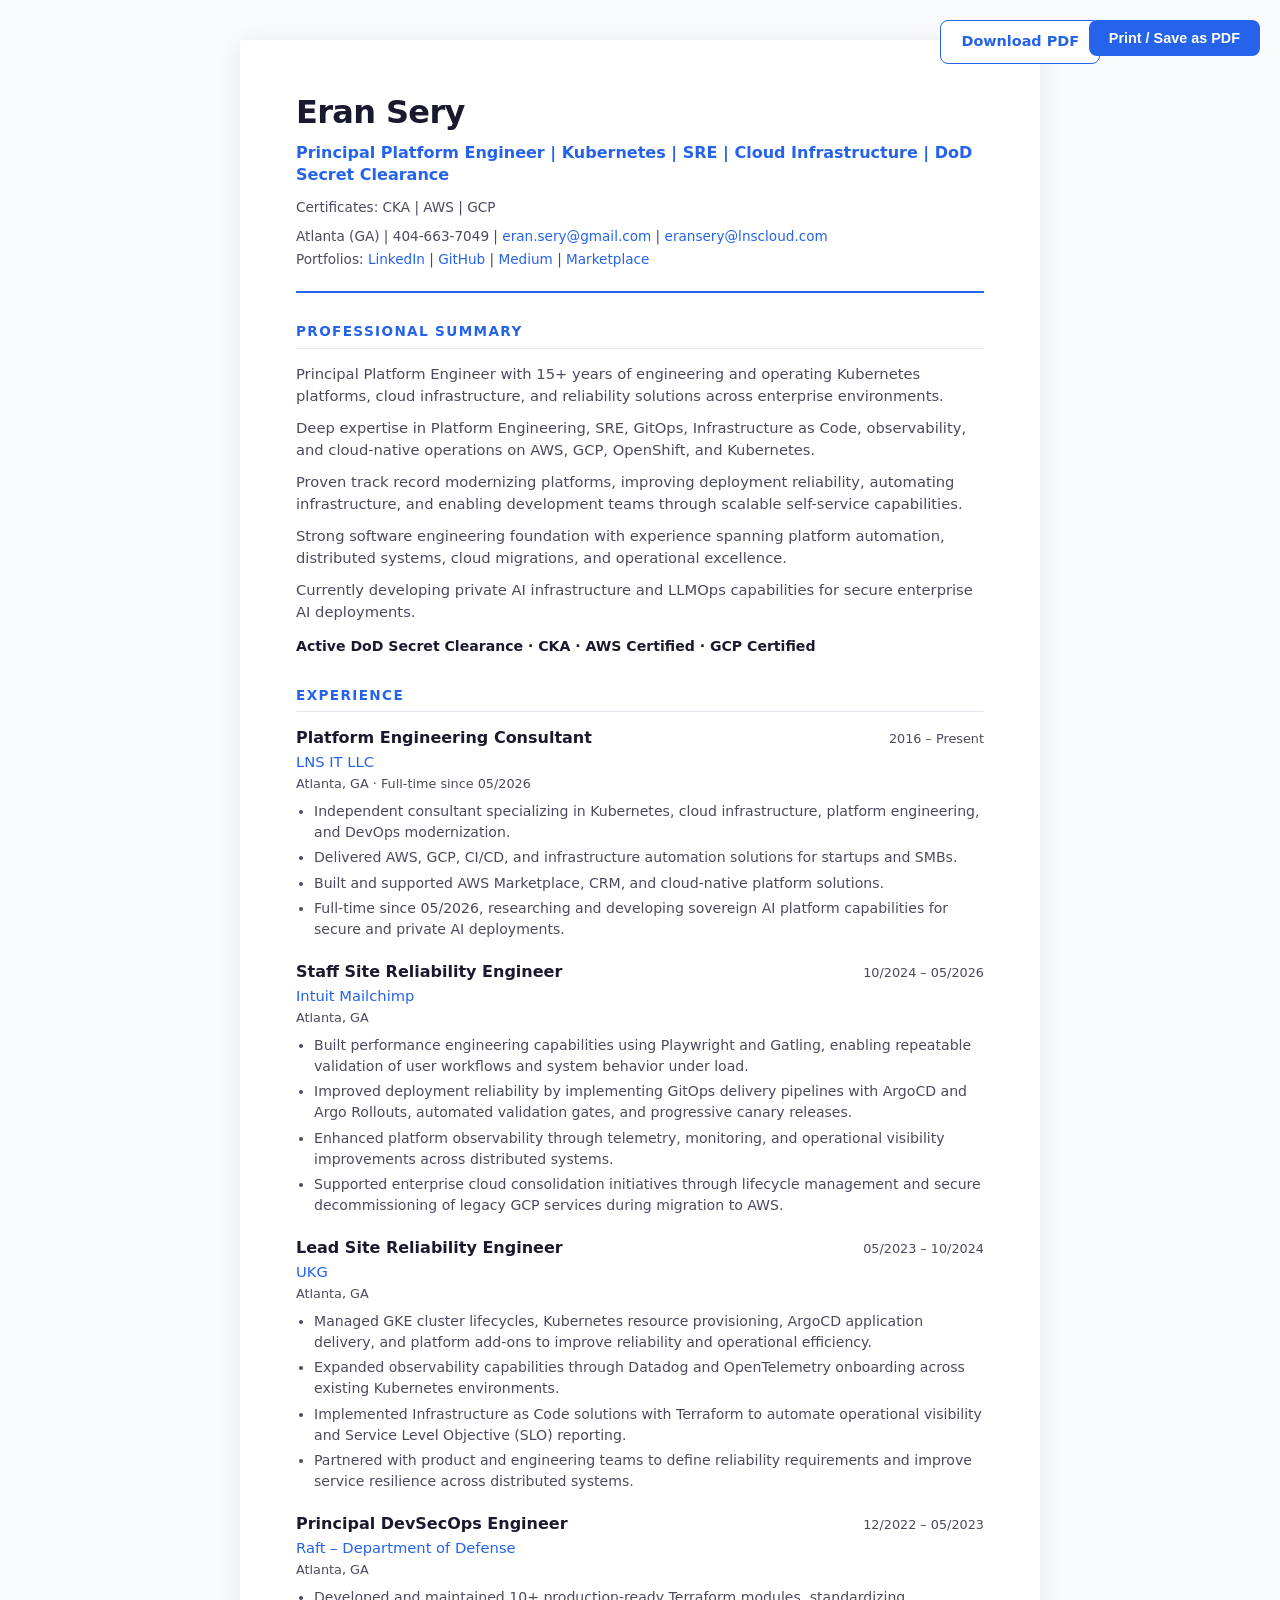
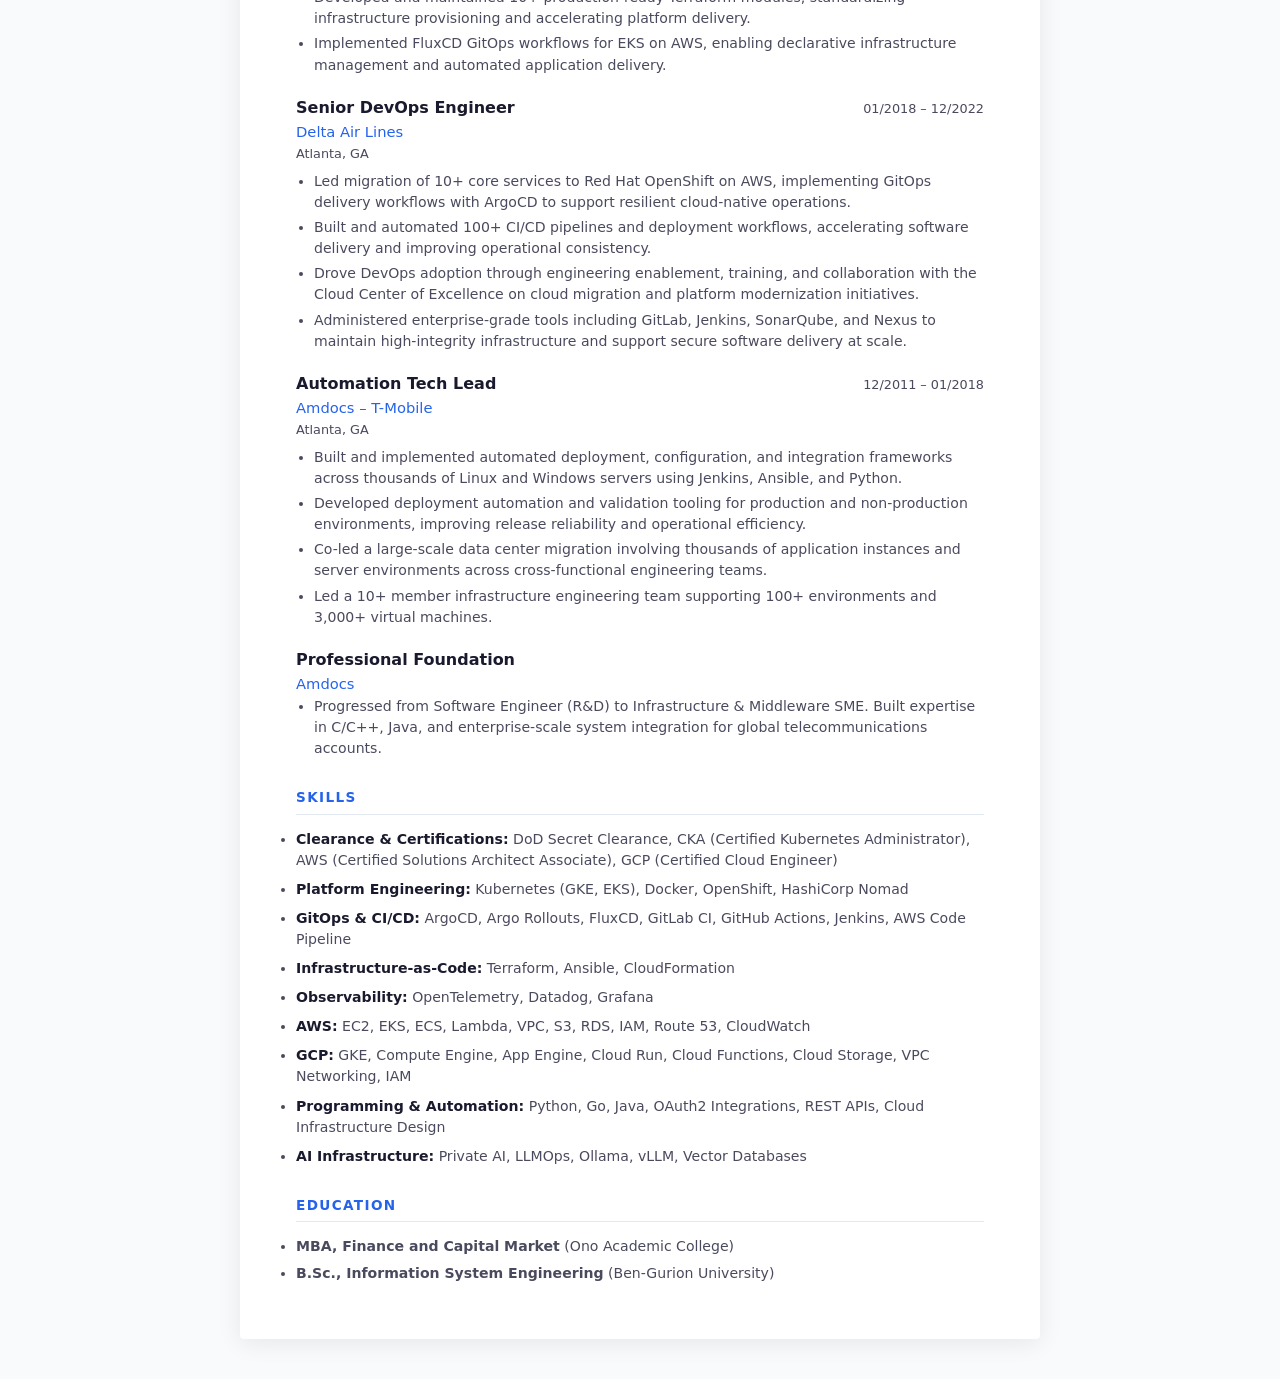
==== assets/resume.html @ 4c155edd "Add portfolio website sourced from June 2026 resume. Static HTML/CSS/JS site with GitHub Pages deplo" ====
<!DOCTYPE html>
<html lang="en">
<head>
  <meta charset="UTF-8">
  <meta name="viewport" content="width=device-width, initial-scale=1.0">
  <title>Eran Sery — Resume</title>
  <style>
    :root {
      --text: #1a1a2e;
      --muted: #4a4a5e;
      --accent: #2563eb;
      --border: #e2e8f0;
    }

    * { box-sizing: border-box; margin: 0; padding: 0; }

    body {
      font-family: 'Segoe UI', system-ui, -apple-system, sans-serif;
      color: var(--text);
      line-height: 1.5;
      background: #f8fafc;
      padding: 40px 20px;
    }

    .resume {
      max-width: 800px;
      margin: 0 auto;
      background: #fff;
      padding: 48px 56px;
      box-shadow: 0 4px 24px rgba(0,0,0,0.08);
      border-radius: 4px;
    }

    .header {
      border-bottom: 2px solid var(--accent);
      padding-bottom: 20px;
      margin-bottom: 24px;
    }

    .header h1 {
      font-size: 2rem;
      font-weight: 700;
      letter-spacing: -0.02em;
    }

    .header .title {
      font-size: 1rem;
      color: var(--accent);
      font-weight: 600;
      margin: 6px 0 10px;
      line-height: 1.4;
    }

    .header .certs-line {
      font-size: 0.85rem;
      color: var(--muted);
      margin-bottom: 8px;
    }

    .header .contact {
      font-size: 0.85rem;
      color: var(--muted);
      line-height: 1.7;
    }

    .header .contact a { color: var(--accent); text-decoration: none; }

    h2 {
      font-size: 0.85rem;
      text-transform: uppercase;
      letter-spacing: 0.1em;
      color: var(--accent);
      border-bottom: 1px solid var(--border);
      padding-bottom: 6px;
      margin: 28px 0 14px;
    }

    .summary p {
      font-size: 0.92rem;
      color: var(--muted);
      margin-bottom: 10px;
    }

    .summary .badge-line {
      font-size: 0.88rem;
      color: var(--text);
      font-weight: 600;
      margin-top: 12px;
    }

    .job { margin-bottom: 20px; }

    .job-header {
      display: flex;
      justify-content: space-between;
      align-items: baseline;
      flex-wrap: wrap;
      gap: 4px;
    }

    .job h3 { font-size: 1rem; font-weight: 600; }
    .job .company { color: var(--accent); font-weight: 500; font-size: 0.92rem; }
    .job .date { font-size: 0.8rem; color: var(--muted); white-space: nowrap; }
    .job .location { font-size: 0.8rem; color: var(--muted); margin-bottom: 8px; }

    .job ul { padding-left: 18px; }
    .job li { font-size: 0.88rem; color: var(--muted); margin-bottom: 4px; }

    .skills-list { font-size: 0.88rem; color: var(--muted); }
    .skills-list li { margin-bottom: 8px; }
    .skills-list strong { color: var(--text); }

    .education li { font-size: 0.88rem; color: var(--muted); margin-bottom: 6px; }

    .print-btn {
      position: fixed;
      top: 20px;
      right: 20px;
      padding: 10px 20px;
      background: var(--accent);
      color: #fff;
      border: none;
      border-radius: 8px;
      font-size: 0.9rem;
      font-weight: 600;
      cursor: pointer;
    }

    .pdf-link {
      position: fixed;
      top: 20px;
      right: 180px;
      padding: 10px 20px;
      background: #fff;
      color: var(--accent);
      border: 1px solid var(--accent);
      border-radius: 8px;
      font-size: 0.9rem;
      font-weight: 600;
      text-decoration: none;
    }

    @media print {
      body { background: #fff; padding: 0; }
      .resume { box-shadow: none; padding: 0; max-width: 100%; }
      .print-btn, .pdf-link { display: none; }
    }

    @media (max-width: 600px) {
      .resume { padding: 28px 24px; }
      .pdf-link { display: none; }
    }
  </style>
</head>
<body>
  <a class="pdf-link" href="Eran-Sery-CV-062026.pdf" download>Download PDF</a>
  <button class="print-btn" onclick="window.print()">Print / Save as PDF</button>

  <div class="resume">
    <header class="header">
      <h1>Eran Sery</h1>
      <p class="title">Principal Platform Engineer | Kubernetes | SRE | Cloud Infrastructure | DoD Secret Clearance</p>
      <p class="certs-line">Certificates: CKA | AWS | GCP</p>
      <p class="contact">
        Atlanta (GA) | 404-663-7049 |
        <a href="mailto:eran.sery@gmail.com">eran.sery@gmail.com</a> |
        <a href="mailto:eransery@lnscloud.com">eransery@lnscloud.com</a><br>
        Portfolios:
        <a href="https://linkedin.com/in/eran-sery-devops-enabler">LinkedIn</a> |
        <a href="https://github.com/ranser102">GitHub</a> |
        <a href="https://eransery.medium.com">Medium</a> |
        <a href="https://github.com/marketplace?query=ranser102">Marketplace</a>
      </p>
    </header>

    <section class="summary">
      <h2>Professional Summary</h2>
      <p>Principal Platform Engineer with 15+ years of engineering and operating Kubernetes platforms, cloud infrastructure, and reliability solutions across enterprise environments.</p>
      <p>Deep expertise in Platform Engineering, SRE, GitOps, Infrastructure as Code, observability, and cloud-native operations on AWS, GCP, OpenShift, and Kubernetes.</p>
      <p>Proven track record modernizing platforms, improving deployment reliability, automating infrastructure, and enabling development teams through scalable self-service capabilities.</p>
      <p>Strong software engineering foundation with experience spanning platform automation, distributed systems, cloud migrations, and operational excellence.</p>
      <p>Currently developing private AI infrastructure and LLMOps capabilities for secure enterprise AI deployments.</p>
      <p class="badge-line">Active DoD Secret Clearance · CKA · AWS Certified · GCP Certified</p>
    </section>

    <section>
      <h2>Experience</h2>

      <div class="job">
        <div class="job-header">
          <div><h3>Platform Engineering Consultant</h3><span class="company">LNS IT LLC</span></div>
          <span class="date">2016 – Present</span>
        </div>
        <p class="location">Atlanta, GA · Full-time since 05/2026</p>
        <ul>
          <li>Independent consultant specializing in Kubernetes, cloud infrastructure, platform engineering, and DevOps modernization.</li>
          <li>Delivered AWS, GCP, CI/CD, and infrastructure automation solutions for startups and SMBs.</li>
          <li>Built and supported AWS Marketplace, CRM, and cloud-native platform solutions.</li>
          <li>Full-time since 05/2026, researching and developing sovereign AI platform capabilities for secure and private AI deployments.</li>
        </ul>
      </div>

      <div class="job">
        <div class="job-header">
          <div><h3>Staff Site Reliability Engineer</h3><span class="company">Intuit Mailchimp</span></div>
          <span class="date">10/2024 – 05/2026</span>
        </div>
        <p class="location">Atlanta, GA</p>
        <ul>
          <li>Built performance engineering capabilities using Playwright and Gatling, enabling repeatable validation of user workflows and system behavior under load.</li>
          <li>Improved deployment reliability by implementing GitOps delivery pipelines with ArgoCD and Argo Rollouts, automated validation gates, and progressive canary releases.</li>
          <li>Enhanced platform observability through telemetry, monitoring, and operational visibility improvements across distributed systems.</li>
          <li>Supported enterprise cloud consolidation initiatives through lifecycle management and secure decommissioning of legacy GCP services during migration to AWS.</li>
        </ul>
      </div>

      <div class="job">
        <div class="job-header">
          <div><h3>Lead Site Reliability Engineer</h3><span class="company">UKG</span></div>
          <span class="date">05/2023 – 10/2024</span>
        </div>
        <p class="location">Atlanta, GA</p>
        <ul>
          <li>Managed GKE cluster lifecycles, Kubernetes resource provisioning, ArgoCD application delivery, and platform add-ons to improve reliability and operational efficiency.</li>
          <li>Expanded observability capabilities through Datadog and OpenTelemetry onboarding across existing Kubernetes environments.</li>
          <li>Implemented Infrastructure as Code solutions with Terraform to automate operational visibility and Service Level Objective (SLO) reporting.</li>
          <li>Partnered with product and engineering teams to define reliability requirements and improve service resilience across distributed systems.</li>
        </ul>
      </div>

      <div class="job">
        <div class="job-header">
          <div><h3>Principal DevSecOps Engineer</h3><span class="company">Raft – Department of Defense</span></div>
          <span class="date">12/2022 – 05/2023</span>
        </div>
        <p class="location">Atlanta, GA</p>
        <ul>
          <li>Developed and maintained 10+ production-ready Terraform modules, standardizing infrastructure provisioning and accelerating platform delivery.</li>
          <li>Implemented FluxCD GitOps workflows for EKS on AWS, enabling declarative infrastructure management and automated application delivery.</li>
        </ul>
      </div>

      <div class="job">
        <div class="job-header">
          <div><h3>Senior DevOps Engineer</h3><span class="company">Delta Air Lines</span></div>
          <span class="date">01/2018 – 12/2022</span>
        </div>
        <p class="location">Atlanta, GA</p>
        <ul>
          <li>Led migration of 10+ core services to Red Hat OpenShift on AWS, implementing GitOps delivery workflows with ArgoCD to support resilient cloud-native operations.</li>
          <li>Built and automated 100+ CI/CD pipelines and deployment workflows, accelerating software delivery and improving operational consistency.</li>
          <li>Drove DevOps adoption through engineering enablement, training, and collaboration with the Cloud Center of Excellence on cloud migration and platform modernization initiatives.</li>
          <li>Administered enterprise-grade tools including GitLab, Jenkins, SonarQube, and Nexus to maintain high-integrity infrastructure and support secure software delivery at scale.</li>
        </ul>
      </div>

      <div class="job">
        <div class="job-header">
          <div><h3>Automation Tech Lead</h3><span class="company">Amdocs – T-Mobile</span></div>
          <span class="date">12/2011 – 01/2018</span>
        </div>
        <p class="location">Atlanta, GA</p>
        <ul>
          <li>Built and implemented automated deployment, configuration, and integration frameworks across thousands of Linux and Windows servers using Jenkins, Ansible, and Python.</li>
          <li>Developed deployment automation and validation tooling for production and non-production environments, improving release reliability and operational efficiency.</li>
          <li>Co-led a large-scale data center migration involving thousands of application instances and server environments across cross-functional engineering teams.</li>
          <li>Led a 10+ member infrastructure engineering team supporting 100+ environments and 3,000+ virtual machines.</li>
        </ul>
      </div>

      <div class="job">
        <div class="job-header">
          <div><h3>Professional Foundation</h3><span class="company">Amdocs</span></div>
        </div>
        <ul>
          <li>Progressed from Software Engineer (R&amp;D) to Infrastructure &amp; Middleware SME. Built expertise in C/C++, Java, and enterprise-scale system integration for global telecommunications accounts.</li>
        </ul>
      </div>
    </section>

    <section>
      <h2>Skills</h2>
      <ul class="skills-list">
        <li><strong>Clearance &amp; Certifications:</strong> DoD Secret Clearance, CKA (Certified Kubernetes Administrator), AWS (Certified Solutions Architect Associate), GCP (Certified Cloud Engineer)</li>
        <li><strong>Platform Engineering:</strong> Kubernetes (GKE, EKS), Docker, OpenShift, HashiCorp Nomad</li>
        <li><strong>GitOps &amp; CI/CD:</strong> ArgoCD, Argo Rollouts, FluxCD, GitLab CI, GitHub Actions, Jenkins, AWS Code Pipeline</li>
        <li><strong>Infrastructure-as-Code:</strong> Terraform, Ansible, CloudFormation</li>
        <li><strong>Observability:</strong> OpenTelemetry, Datadog, Grafana</li>
        <li><strong>AWS:</strong> EC2, EKS, ECS, Lambda, VPC, S3, RDS, IAM, Route 53, CloudWatch</li>
        <li><strong>GCP:</strong> GKE, Compute Engine, App Engine, Cloud Run, Cloud Functions, Cloud Storage, VPC Networking, IAM</li>
        <li><strong>Programming &amp; Automation:</strong> Python, Go, Java, OAuth2 Integrations, REST APIs, Cloud Infrastructure Design</li>
        <li><strong>AI Infrastructure:</strong> Private AI, LLMOps, Ollama, vLLM, Vector Databases</li>
      </ul>
    </section>

    <section>
      <h2>Education</h2>
      <ul class="education">
        <li><strong>MBA, Finance and Capital Market</strong> (Ono Academic College)</li>
        <li><strong>B.Sc., Information System Engineering</strong> (Ben-Gurion University)</li>
      </ul>
    </section>
  </div>
</body>
</html>
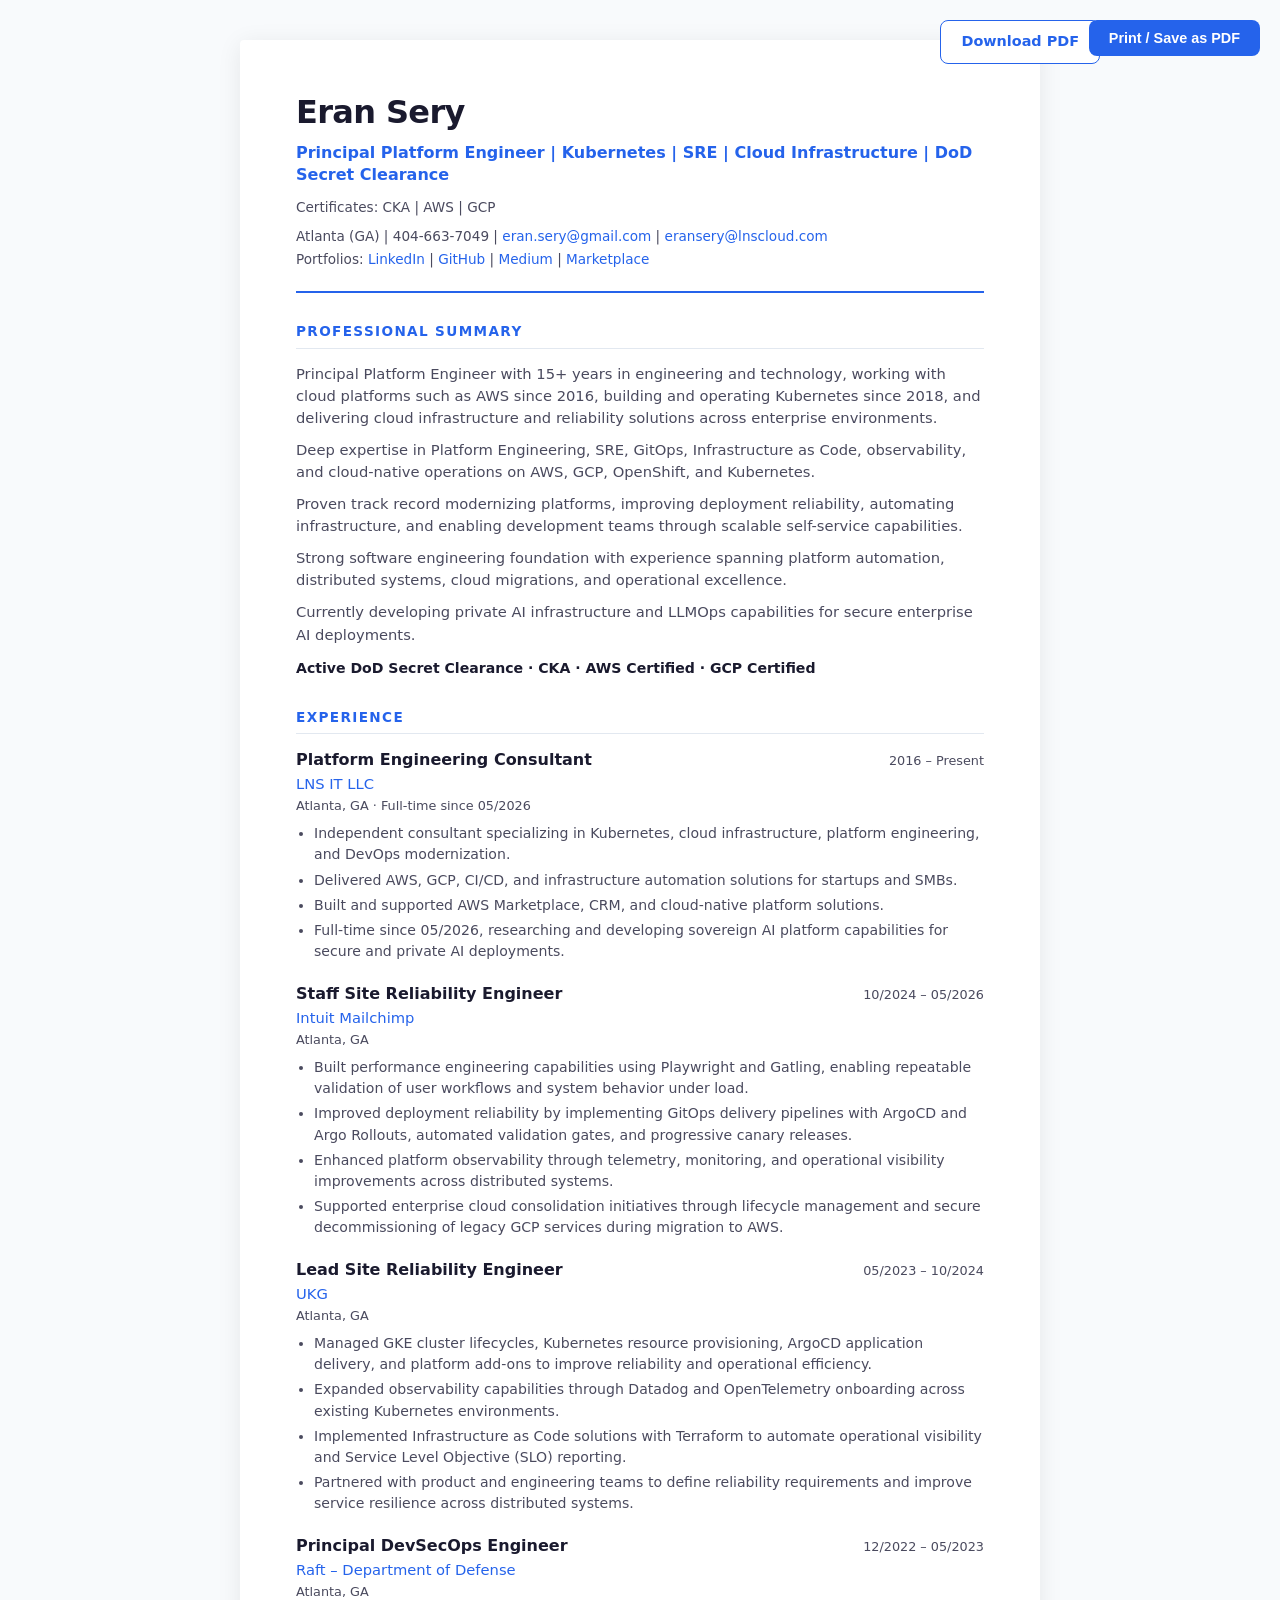
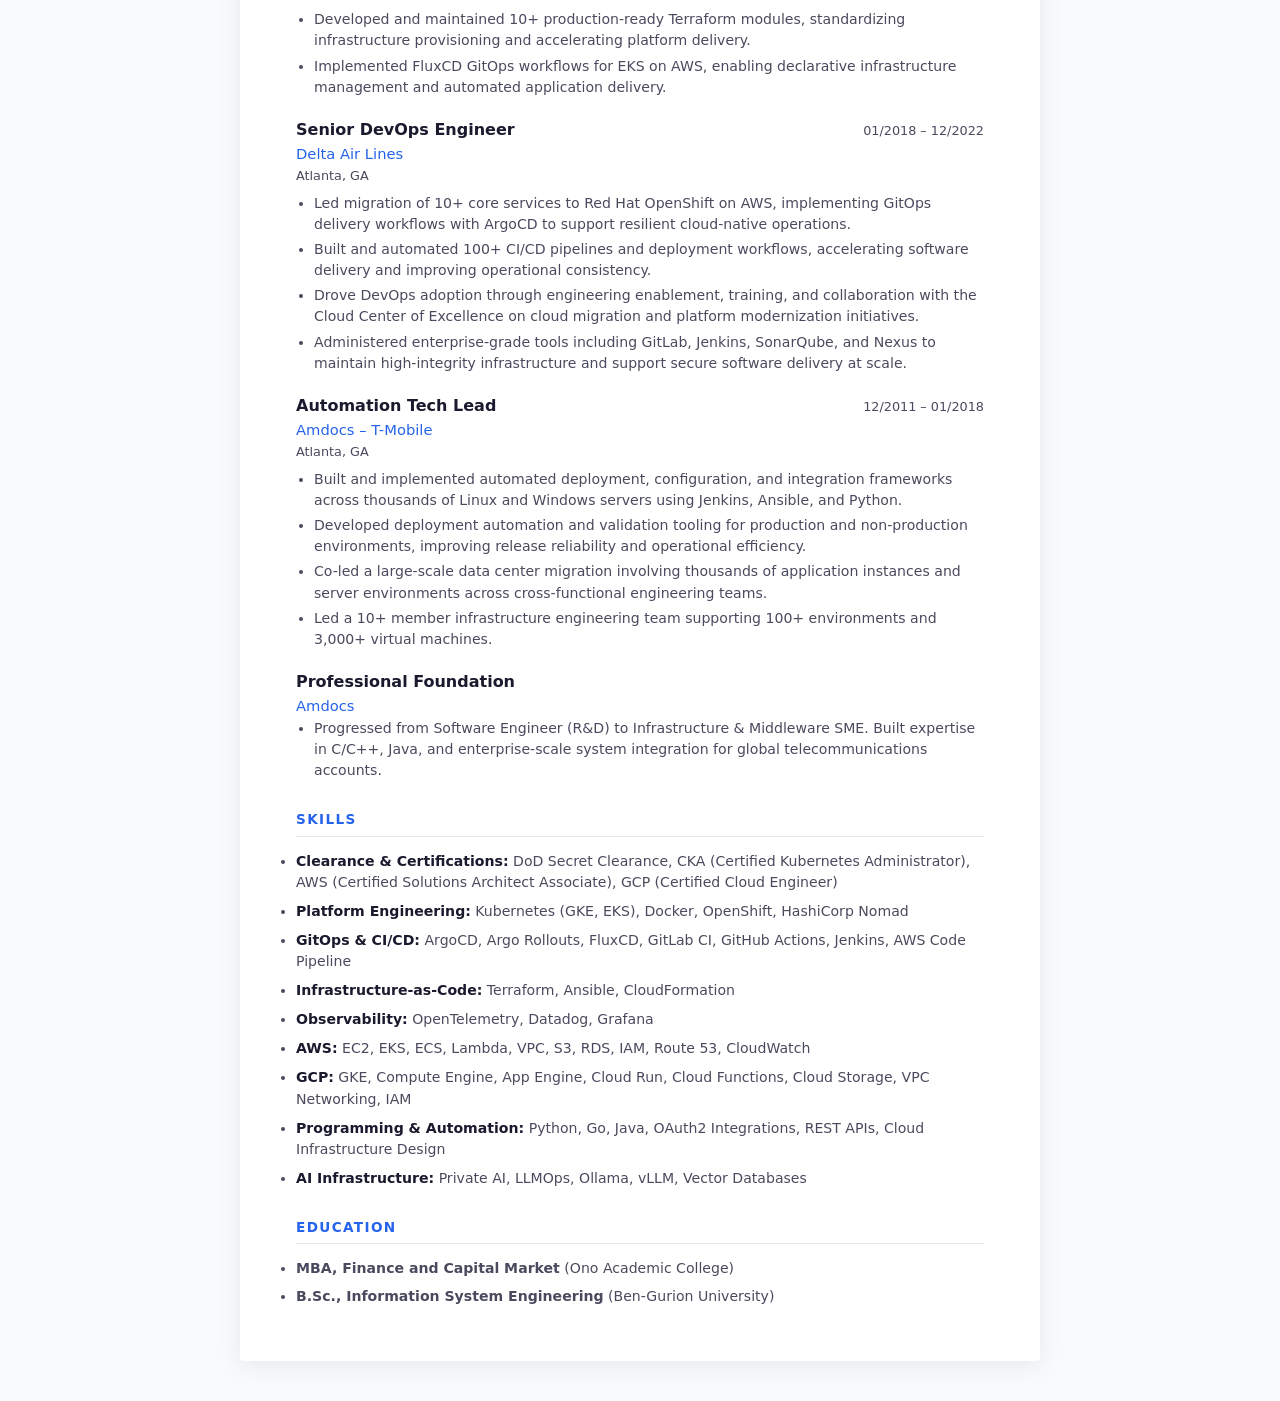
==== commit 30f0be8d: "Lighten site typography and correct career timeline wording. Improve text contrast and weight for re" ====
--- a/assets/resume.html
+++ b/assets/resume.html
@@ -3,7 +3,7 @@
 <head>
   <meta charset="UTF-8">
   <meta name="viewport" content="width=device-width, initial-scale=1.0">
-  <title>Eran Sery — Resume</title>
+  <title>Eran Sery - Resume</title>
   <style>
     :root {
       --text: #1a1a2e;
@@ -153,7 +153,7 @@
   </style>
 </head>
 <body>
-  <a class="pdf-link" href="Eran-Sery-CV-062026.pdf" download>Download PDF</a>
+  <a class="pdf-link" href="Eran-Sery-CV.pdf" download>Download PDF</a>
   <button class="print-btn" onclick="window.print()">Print / Save as PDF</button>
 
   <div class="resume">
@@ -175,7 +175,7 @@
 
     <section class="summary">
       <h2>Professional Summary</h2>
-      <p>Principal Platform Engineer with 15+ years of engineering and operating Kubernetes platforms, cloud infrastructure, and reliability solutions across enterprise environments.</p>
+      <p>Principal Platform Engineer with 15+ years in engineering and technology, working with cloud platforms such as AWS since 2016, building and operating Kubernetes since 2018, and delivering cloud infrastructure and reliability solutions across enterprise environments.</p>
       <p>Deep expertise in Platform Engineering, SRE, GitOps, Infrastructure as Code, observability, and cloud-native operations on AWS, GCP, OpenShift, and Kubernetes.</p>
       <p>Proven track record modernizing platforms, improving deployment reliability, automating infrastructure, and enabling development teams through scalable self-service capabilities.</p>
       <p>Strong software engineering foundation with experience spanning platform automation, distributed systems, cloud migrations, and operational excellence.</p>
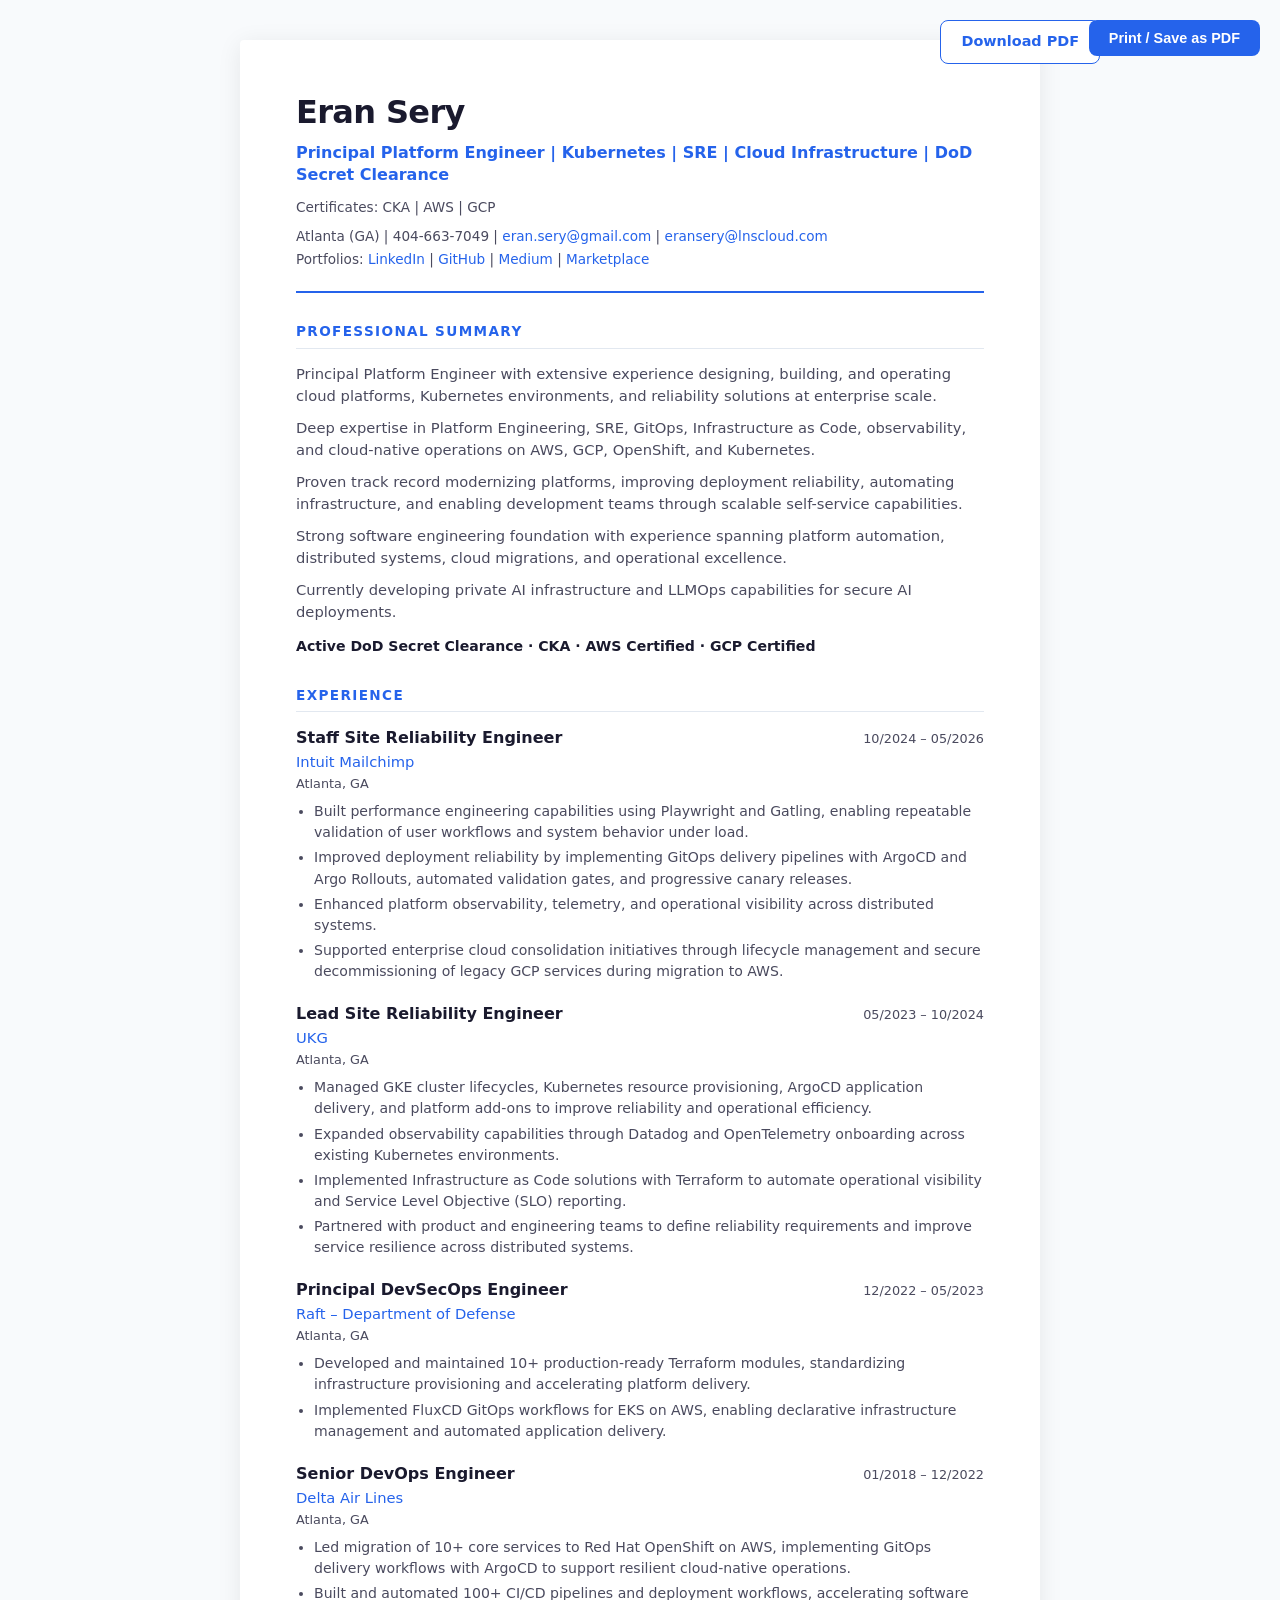
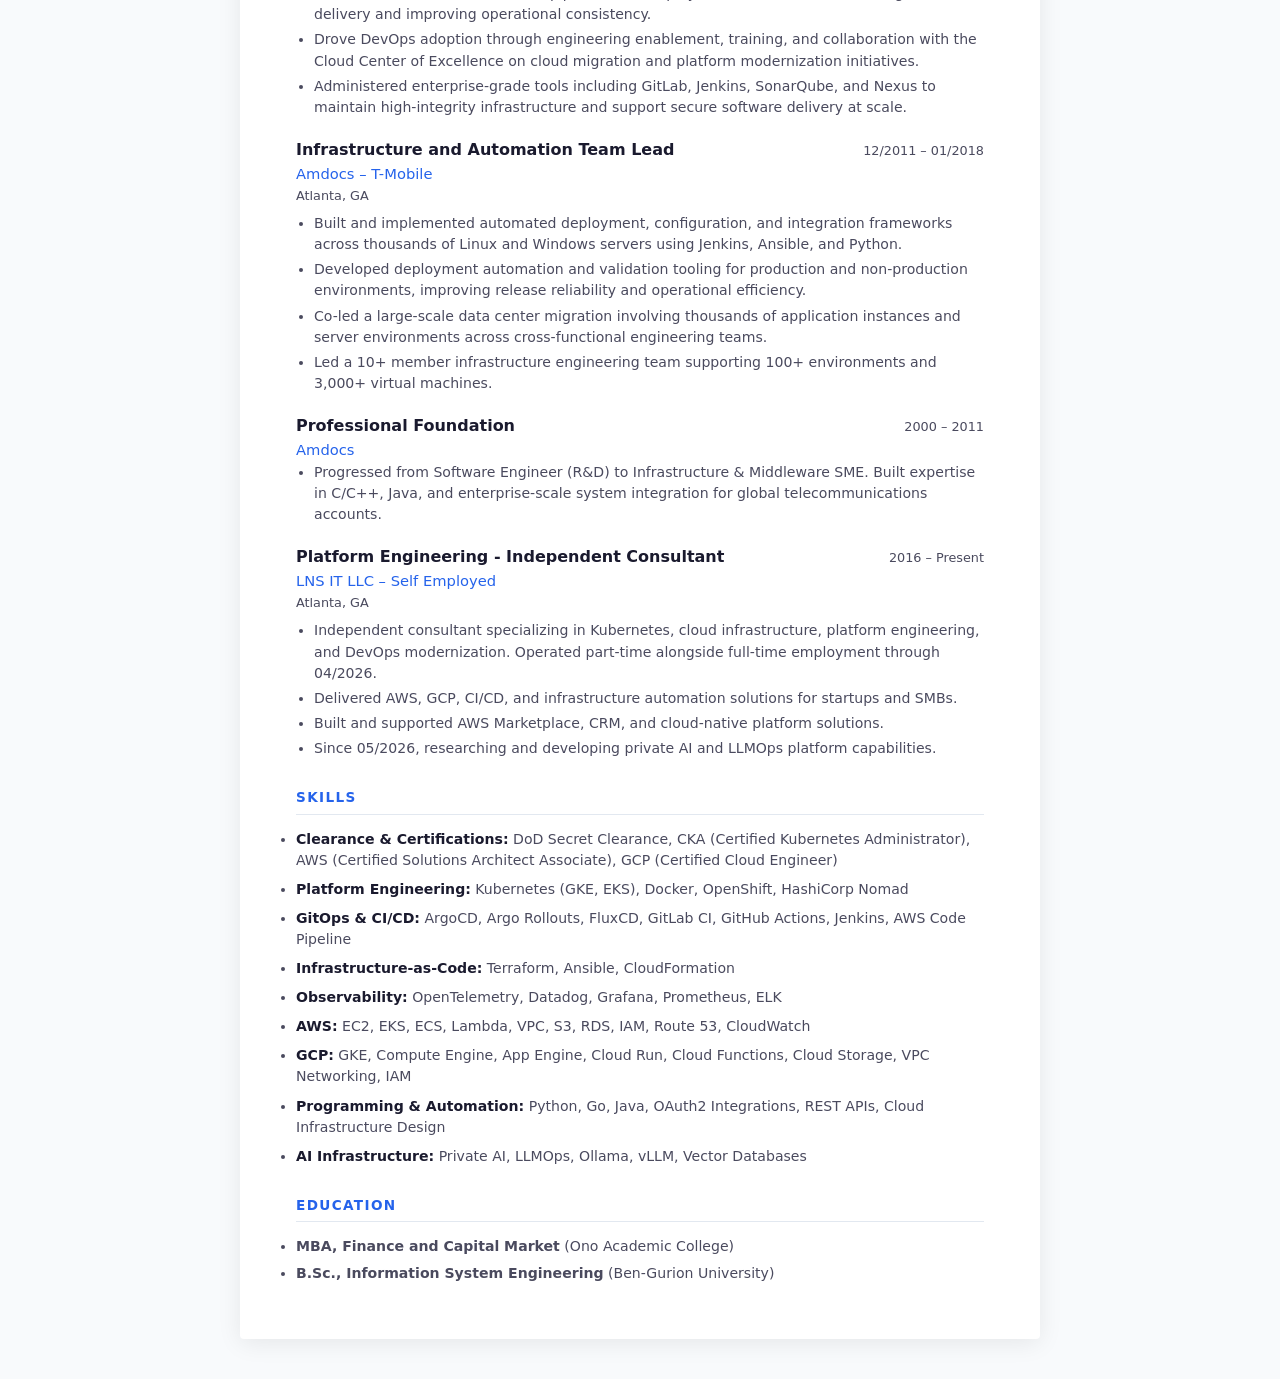
==== commit e80ea498: "Align site and resume with updated PDF and refresh About stat cards. Sync experience order, titles, " ====
--- a/assets/resume.html
+++ b/assets/resume.html
@@ -175,11 +175,11 @@
 
     <section class="summary">
       <h2>Professional Summary</h2>
-      <p>Principal Platform Engineer with 15+ years in engineering and technology, working with cloud platforms such as AWS since 2016, building and operating Kubernetes since 2018, and delivering cloud infrastructure and reliability solutions across enterprise environments.</p>
+      <p>Principal Platform Engineer with extensive experience designing, building, and operating cloud platforms, Kubernetes environments, and reliability solutions at enterprise scale.</p>
       <p>Deep expertise in Platform Engineering, SRE, GitOps, Infrastructure as Code, observability, and cloud-native operations on AWS, GCP, OpenShift, and Kubernetes.</p>
       <p>Proven track record modernizing platforms, improving deployment reliability, automating infrastructure, and enabling development teams through scalable self-service capabilities.</p>
       <p>Strong software engineering foundation with experience spanning platform automation, distributed systems, cloud migrations, and operational excellence.</p>
-      <p>Currently developing private AI infrastructure and LLMOps capabilities for secure enterprise AI deployments.</p>
+      <p>Currently developing private AI infrastructure and LLMOps capabilities for secure AI deployments.</p>
       <p class="badge-line">Active DoD Secret Clearance · CKA · AWS Certified · GCP Certified</p>
     </section>
 
@@ -188,20 +188,6 @@
 
       <div class="job">
         <div class="job-header">
-          <div><h3>Platform Engineering Consultant</h3><span class="company">LNS IT LLC</span></div>
-          <span class="date">2016 – Present</span>
-        </div>
-        <p class="location">Atlanta, GA · Full-time since 05/2026</p>
-        <ul>
-          <li>Independent consultant specializing in Kubernetes, cloud infrastructure, platform engineering, and DevOps modernization.</li>
-          <li>Delivered AWS, GCP, CI/CD, and infrastructure automation solutions for startups and SMBs.</li>
-          <li>Built and supported AWS Marketplace, CRM, and cloud-native platform solutions.</li>
-          <li>Full-time since 05/2026, researching and developing sovereign AI platform capabilities for secure and private AI deployments.</li>
-        </ul>
-      </div>
-
-      <div class="job">
-        <div class="job-header">
           <div><h3>Staff Site Reliability Engineer</h3><span class="company">Intuit Mailchimp</span></div>
           <span class="date">10/2024 – 05/2026</span>
         </div>
@@ -209,7 +195,7 @@
         <ul>
           <li>Built performance engineering capabilities using Playwright and Gatling, enabling repeatable validation of user workflows and system behavior under load.</li>
           <li>Improved deployment reliability by implementing GitOps delivery pipelines with ArgoCD and Argo Rollouts, automated validation gates, and progressive canary releases.</li>
-          <li>Enhanced platform observability through telemetry, monitoring, and operational visibility improvements across distributed systems.</li>
+          <li>Enhanced platform observability, telemetry, and operational visibility across distributed systems.</li>
           <li>Supported enterprise cloud consolidation initiatives through lifecycle management and secure decommissioning of legacy GCP services during migration to AWS.</li>
         </ul>
       </div>
@@ -256,7 +242,7 @@
 
       <div class="job">
         <div class="job-header">
-          <div><h3>Automation Tech Lead</h3><span class="company">Amdocs – T-Mobile</span></div>
+          <div><h3>Infrastructure and Automation Team Lead</h3><span class="company">Amdocs – T-Mobile</span></div>
           <span class="date">12/2011 – 01/2018</span>
         </div>
         <p class="location">Atlanta, GA</p>
@@ -271,9 +257,24 @@
       <div class="job">
         <div class="job-header">
           <div><h3>Professional Foundation</h3><span class="company">Amdocs</span></div>
+          <span class="date">2000 – 2011</span>
         </div>
         <ul>
           <li>Progressed from Software Engineer (R&amp;D) to Infrastructure &amp; Middleware SME. Built expertise in C/C++, Java, and enterprise-scale system integration for global telecommunications accounts.</li>
+        </ul>
+      </div>
+
+      <div class="job">
+        <div class="job-header">
+          <div><h3>Platform Engineering - Independent Consultant</h3><span class="company">LNS IT LLC – Self Employed</span></div>
+          <span class="date">2016 – Present</span>
+        </div>
+        <p class="location">Atlanta, GA</p>
+        <ul>
+          <li>Independent consultant specializing in Kubernetes, cloud infrastructure, platform engineering, and DevOps modernization. Operated part-time alongside full-time employment through 04/2026.</li>
+          <li>Delivered AWS, GCP, CI/CD, and infrastructure automation solutions for startups and SMBs.</li>
+          <li>Built and supported AWS Marketplace, CRM, and cloud-native platform solutions.</li>
+          <li>Since 05/2026, researching and developing private AI and LLMOps platform capabilities.</li>
         </ul>
       </div>
     </section>
@@ -285,7 +286,7 @@
         <li><strong>Platform Engineering:</strong> Kubernetes (GKE, EKS), Docker, OpenShift, HashiCorp Nomad</li>
         <li><strong>GitOps &amp; CI/CD:</strong> ArgoCD, Argo Rollouts, FluxCD, GitLab CI, GitHub Actions, Jenkins, AWS Code Pipeline</li>
         <li><strong>Infrastructure-as-Code:</strong> Terraform, Ansible, CloudFormation</li>
-        <li><strong>Observability:</strong> OpenTelemetry, Datadog, Grafana</li>
+        <li><strong>Observability:</strong> OpenTelemetry, Datadog, Grafana, Prometheus, ELK</li>
         <li><strong>AWS:</strong> EC2, EKS, ECS, Lambda, VPC, S3, RDS, IAM, Route 53, CloudWatch</li>
         <li><strong>GCP:</strong> GKE, Compute Engine, App Engine, Cloud Run, Cloud Functions, Cloud Storage, VPC Networking, IAM</li>
         <li><strong>Programming &amp; Automation:</strong> Python, Go, Java, OAuth2 Integrations, REST APIs, Cloud Infrastructure Design</li>
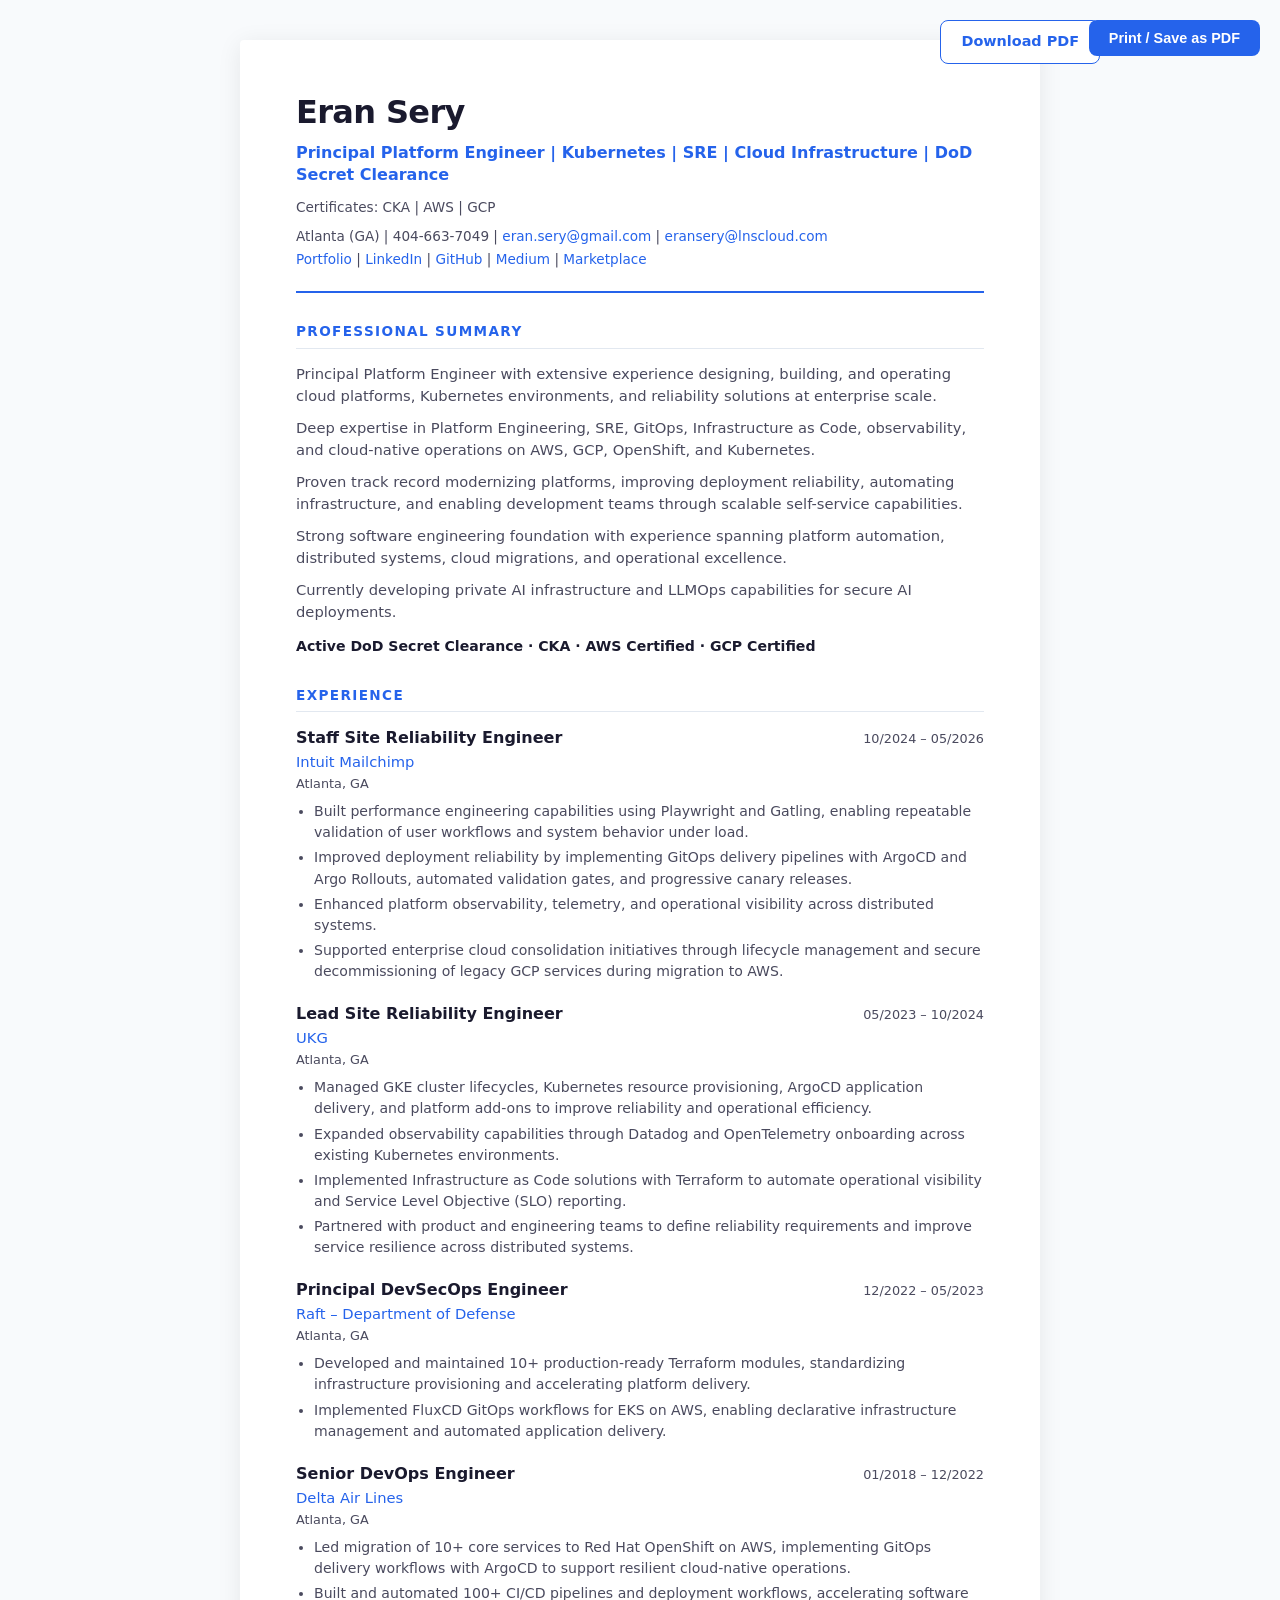
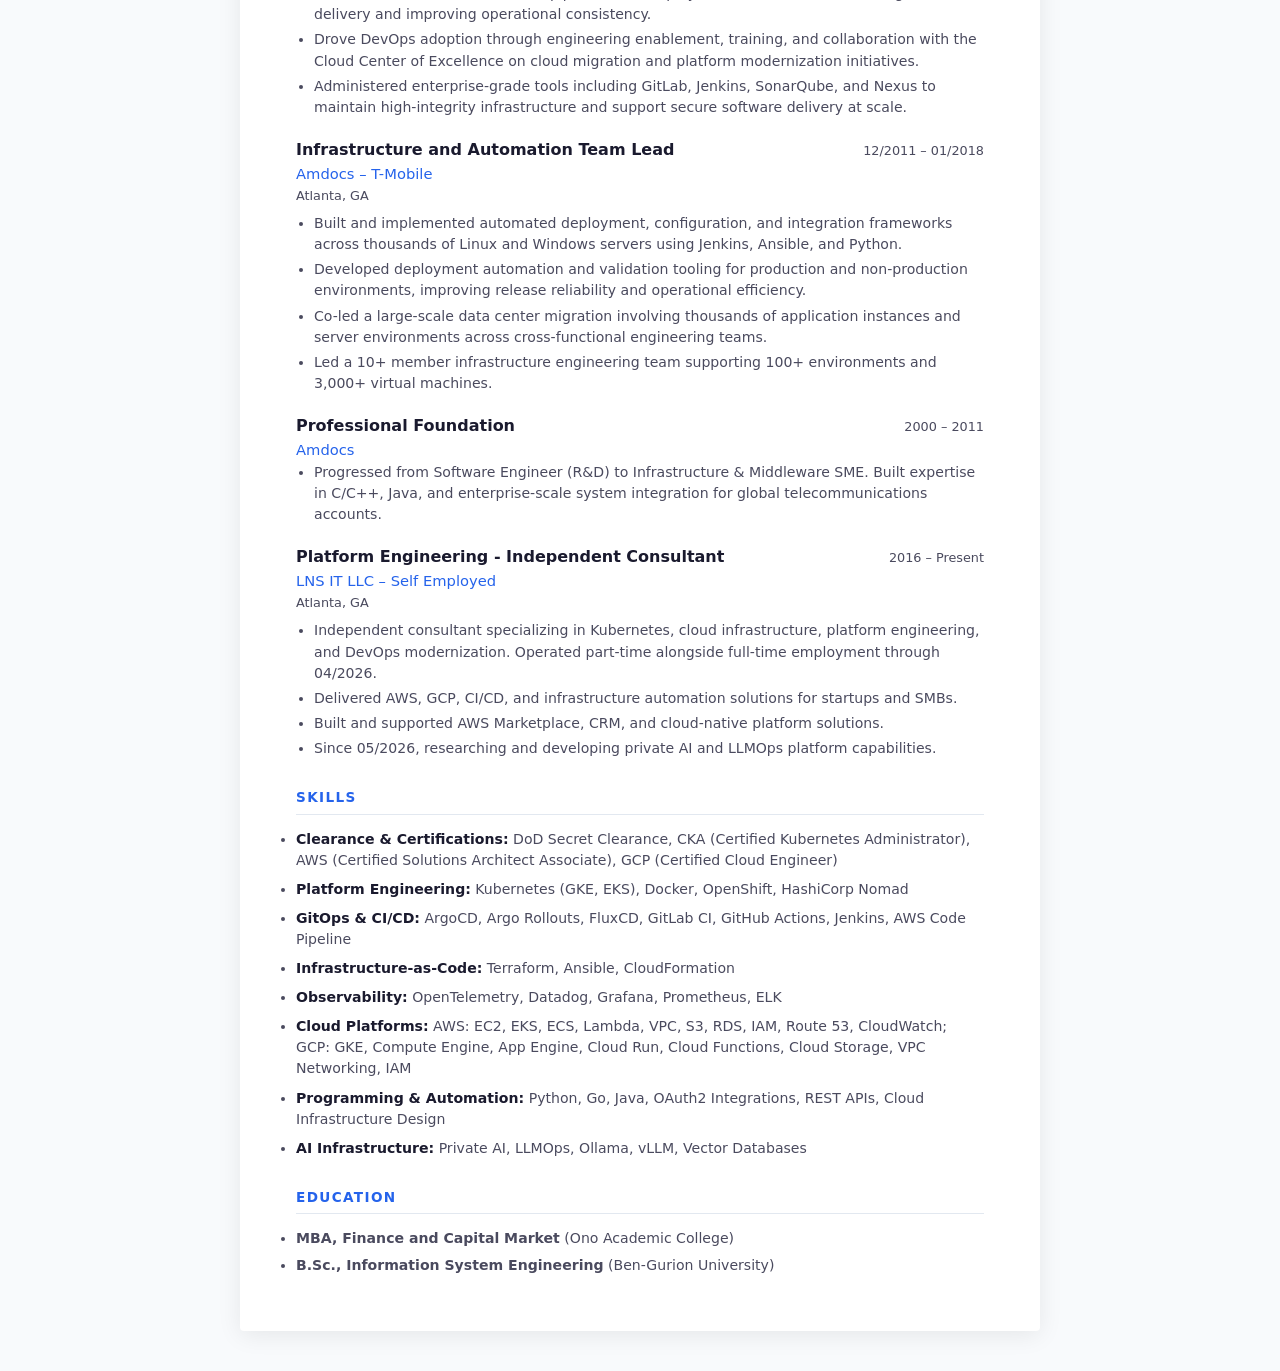
==== commit 729c0dde: "Sync cv.md and resume.html with the latest PDF content. Align contact links, experience formatting, " ====
--- a/assets/resume.html
+++ b/assets/resume.html
@@ -165,7 +165,7 @@
         Atlanta (GA) | 404-663-7049 |
         <a href="mailto:eran.sery@gmail.com">eran.sery@gmail.com</a> |
         <a href="mailto:eransery@lnscloud.com">eransery@lnscloud.com</a><br>
-        Portfolios:
+        <a href="https://ranser102.github.io/eransery-cv/">Portfolio</a> |
         <a href="https://linkedin.com/in/eran-sery-devops-enabler">LinkedIn</a> |
         <a href="https://github.com/ranser102">GitHub</a> |
         <a href="https://eransery.medium.com">Medium</a> |
@@ -287,8 +287,7 @@
         <li><strong>GitOps &amp; CI/CD:</strong> ArgoCD, Argo Rollouts, FluxCD, GitLab CI, GitHub Actions, Jenkins, AWS Code Pipeline</li>
         <li><strong>Infrastructure-as-Code:</strong> Terraform, Ansible, CloudFormation</li>
         <li><strong>Observability:</strong> OpenTelemetry, Datadog, Grafana, Prometheus, ELK</li>
-        <li><strong>AWS:</strong> EC2, EKS, ECS, Lambda, VPC, S3, RDS, IAM, Route 53, CloudWatch</li>
-        <li><strong>GCP:</strong> GKE, Compute Engine, App Engine, Cloud Run, Cloud Functions, Cloud Storage, VPC Networking, IAM</li>
+        <li><strong>Cloud Platforms:</strong> AWS: EC2, EKS, ECS, Lambda, VPC, S3, RDS, IAM, Route 53, CloudWatch; GCP: GKE, Compute Engine, App Engine, Cloud Run, Cloud Functions, Cloud Storage, VPC Networking, IAM</li>
         <li><strong>Programming &amp; Automation:</strong> Python, Go, Java, OAuth2 Integrations, REST APIs, Cloud Infrastructure Design</li>
         <li><strong>AI Infrastructure:</strong> Private AI, LLMOps, Ollama, vLLM, Vector Databases</li>
       </ul>
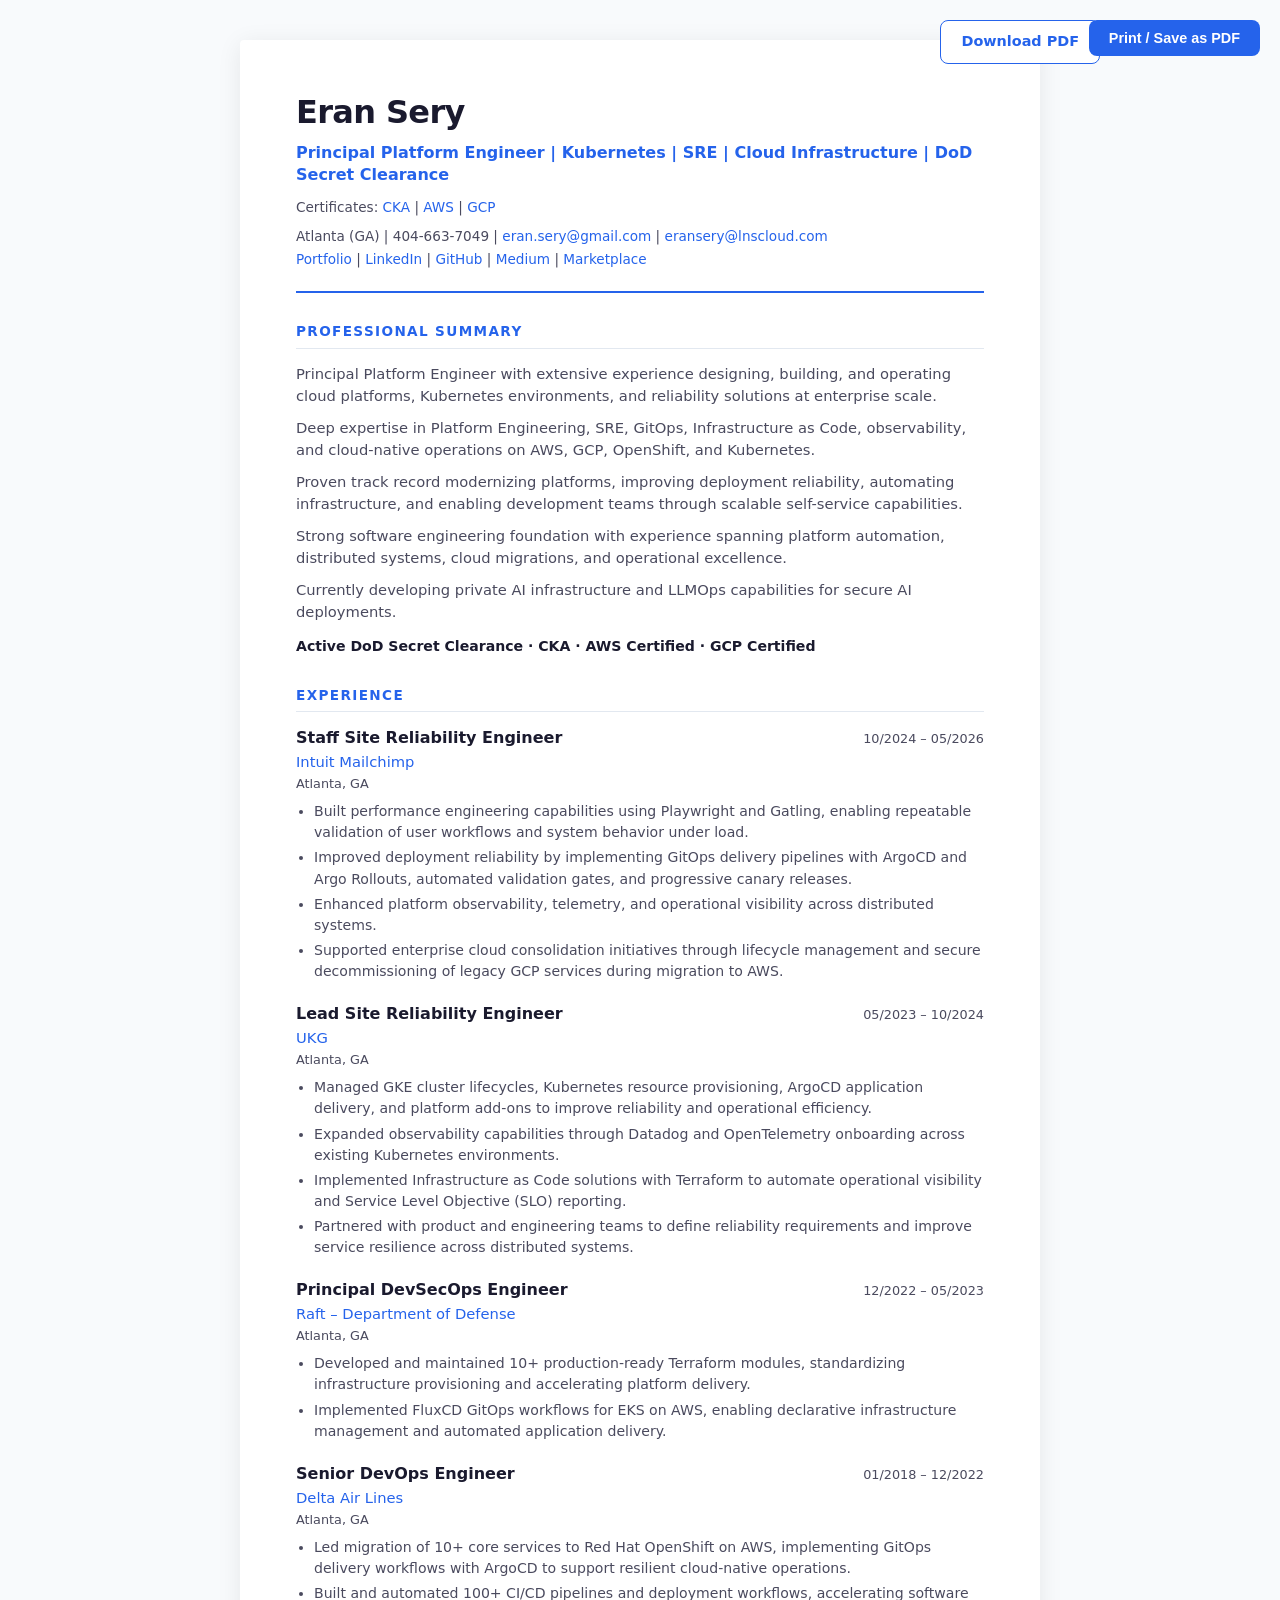
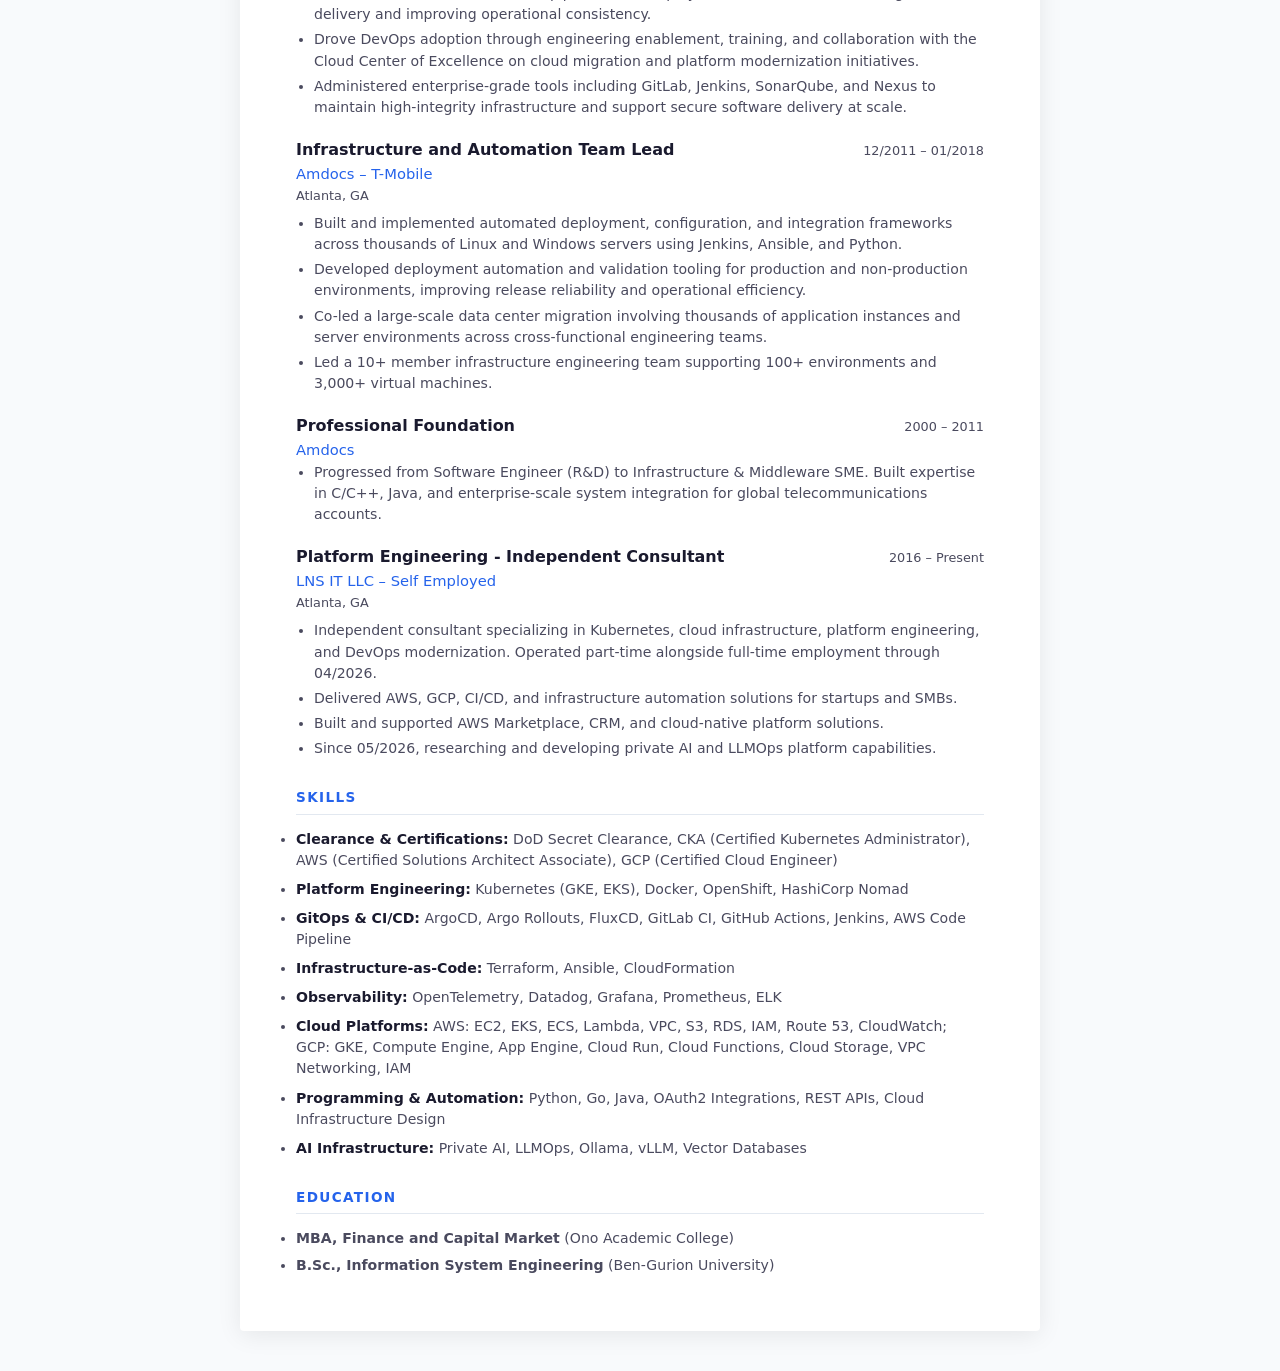
==== commit 442ced5b: "Fix certification verify links on the site and resume. Point CKA and GCP badges to the correct verif" ====
--- a/assets/resume.html
+++ b/assets/resume.html
@@ -63,6 +63,7 @@
       line-height: 1.7;
     }
 
+    .header .certs-line a { color: var(--accent); text-decoration: none; }
     .header .contact a { color: var(--accent); text-decoration: none; }
 
     h2 {
@@ -160,7 +161,11 @@
     <header class="header">
       <h1>Eran Sery</h1>
       <p class="title">Principal Platform Engineer | Kubernetes | SRE | Cloud Infrastructure | DoD Secret Clearance</p>
-      <p class="certs-line">Certificates: CKA | AWS | GCP</p>
+      <p class="certs-line">Certificates:
+        <a href="https://ti-user-certificates.s3.amazonaws.com/e0df7fbf-a057-42af-8a1f-590912be5460/aa1125d8-d1d3-4a9e-9c5d-a7ef5e0536e3-eran-sery-f05efac5-b2d0-4aaa-8f91-764eafb960f9-certificate.pdf" target="_blank" rel="noopener">CKA</a> |
+        <a href="https://cp.certmetrics.com/amazon/en/public/verify/credential/XQWXBBH111EQQYWH" target="_blank" rel="noopener">AWS</a> |
+        <a href="https://www.credly.com/badges/291c8fe2-0341-489e-a29c-e6bf28a44edb/public_url" target="_blank" rel="noopener">GCP</a>
+      </p>
       <p class="contact">
         Atlanta (GA) | 404-663-7049 |
         <a href="mailto:eran.sery@gmail.com">eran.sery@gmail.com</a> |
